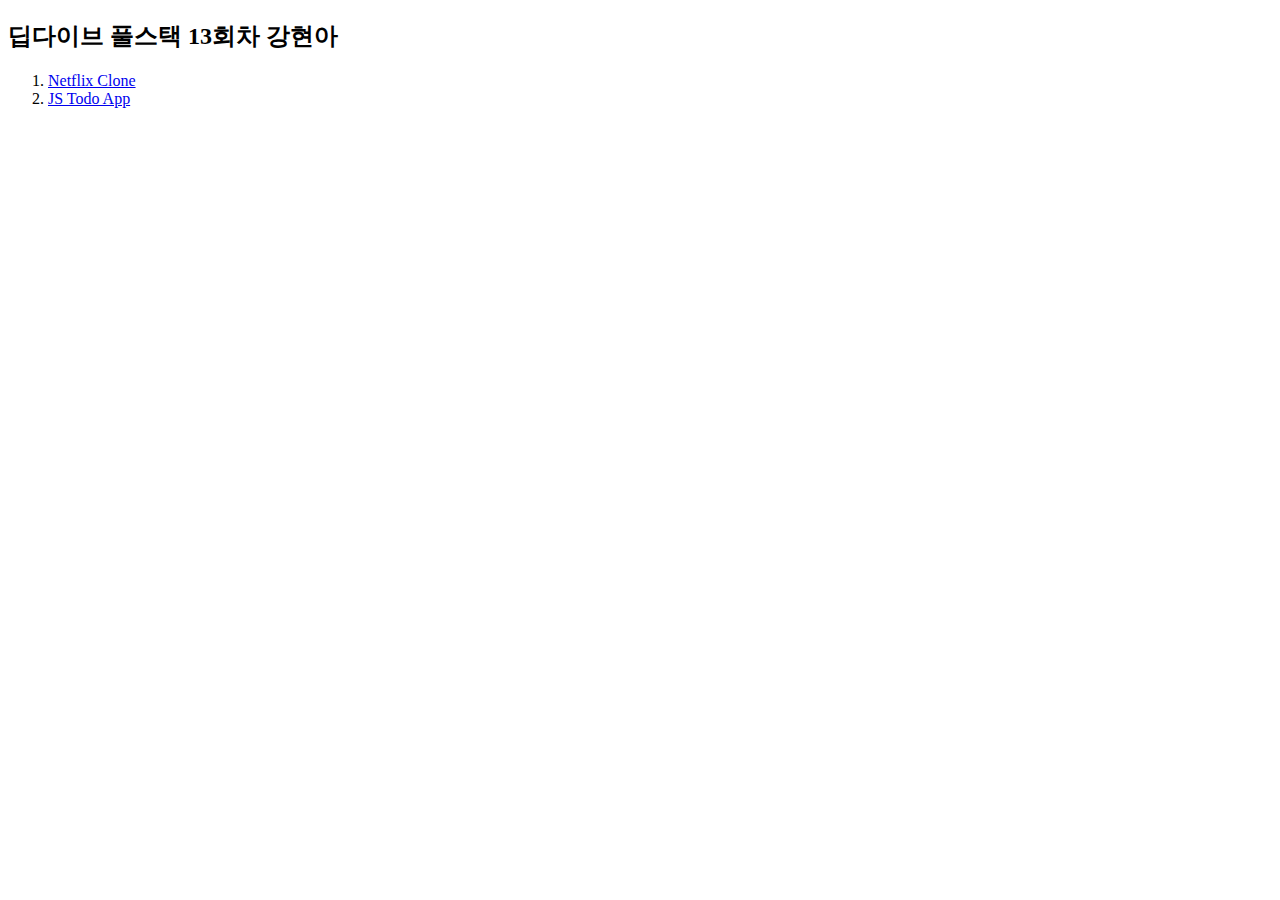
==== index.html @ 0ae797b8 "index.html upload" ====
<!DOCTYPE html>
<html lang="en">
<head>
    <meta charset="UTF-8">
    <meta name="viewport" content="width=device-width, initial-scale=1.0">
    <title>Document</title>
</head>
<body>
    <h2>딥다이브 풀스택 13회차 강현아</h2>
    <ol>
        <li><a href="./NETFLIX-clone/index.html">Netflix Clone</a></li>
        <li><a href="./ToDo-App/index.html">JS Todo App</a></li>
    </ol>
</body>
</html>
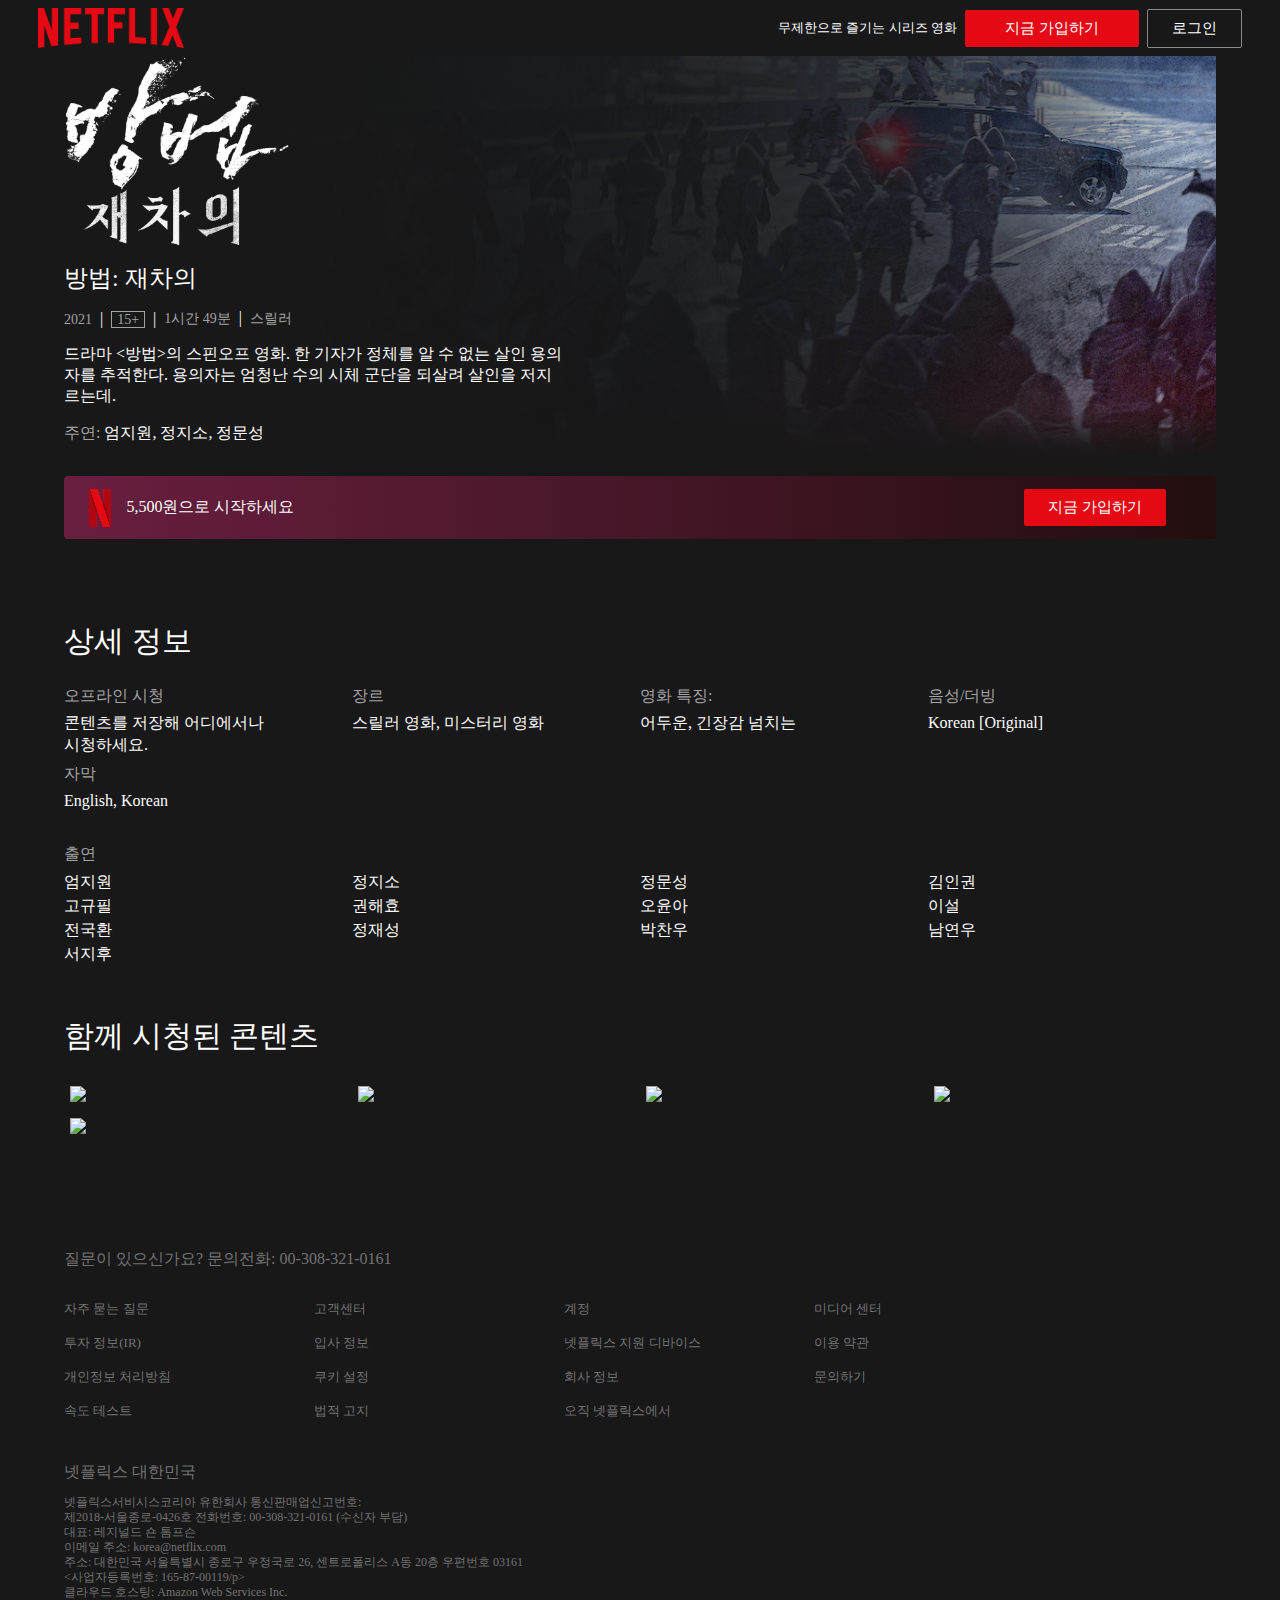
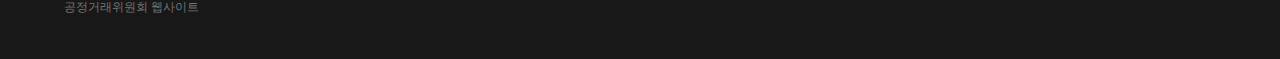
==== commit a28bca1f: "docs: 파일 정리" ====
--- a/index.html
+++ b/index.html
@@ -3,13 +3,182 @@
 <head>
     <meta charset="UTF-8">
     <meta name="viewport" content="width=device-width, initial-scale=1.0">
-    <title>Document</title>
+    <title>Netflix</title>
+    <link rel="stylesheet" href="style.css">
 </head>
 <body>
-    <h2>딥다이브 풀스택 13회차 강현아</h2>
-    <ol>
-        <li><a href="./NETFLIX-clone/index.html">Netflix Clone</a></li>
-        <li><a href="./ToDo-App/index.html">JS Todo App</a></li>
-    </ol>
+    <header>
+        <div class="header-left">
+            <a href="#" class="header-logo">
+                <img id="logo_NETFLIX" src="images/NetflixLogo.png" alt="Netflix Logo">
+                <img id="logo_N" src="images/NetflixLogo_small.png" alt="Netflix Logo">
+            </a>
+        </div>
+        <div class="header-right">
+            <span class="header-comment">무제한으로 즐기는 시리즈 영화</span>
+            <div class="header-buttons">
+                <button class="btn btn-red btn-subscribe">지금 가입하기</button>
+                <button class="btn btn-login">로그인</button>
+            </div>
+        </div>
+    </header>
+    <main>
+        <section class="hero-section">
+            <div class="hero-container">
+                <div class="info-container">
+                    <img class="title-img" src="images/main-show-logo.png">
+                    <h1 class="title">방법: 재차의</h1>
+                    <div class="metadata">
+                        <div>
+                            <span>2021</span>
+                        </div>
+                        <div >
+                            <span id="age-limit">15+</span>
+                        </div>
+                        <div>
+                            <span>1시간 49분</span>
+                        </div>
+                        <div>
+                            <span>스릴러</span>
+                        </div>
+                    </div>
+                    <div class="subscribe-bar-mini">
+                        <img class="logo" src="images/NetflixLogo_small.png">
+                        <div class="subscribe-content">
+                            <p>5,500원으로 시작하세요</p>                            
+                            <button class="btn btn-red">지금 가입하기</button>
+                        </div>                
+                    </div>
+                    <span>드라마 <방법>의 스핀오프 영화. 한 기자가 정체를 알 수 없는 살인 용의자를 추적한다. 용의자는 엄청난 수의 시체 군단을 되살려 살인을 저지르는데.</span>
+                    <div class="main-cast">
+                        <span class="sub-title">주연: </span>
+                        <span>엄지원, 정지소, 정문성</san>
+                    </div>
+                </div>
+                <div class="hero-img-container">
+                    <div class="hero-img"></div>
+                </div>
+            </div>
+            <div class="subscribe-bar-large">
+                <img class="logo" src="images/NetflixLogo_small.png">
+                <div class="subscribe-content">
+                    <p>5,500원으로 시작하세요</p>                            
+                    <button class="btn btn-red">지금 가입하기</button>
+                </div>                
+            </div>
+        </section>
+
+        <section class="detail-section">
+            <div class="section-header">
+                <h2>상세 정보</h2>
+            </div>
+            <section class="detail-items-container">
+                <div class="detail-item">
+                    <p class="item-subtitle">오프라인 시청</p>
+                    <p class="item-desc">콘텐츠를 저장해 어디에서나 시청하세요.</p>
+                </div>
+                <div class="detail-item">
+                    <p class="item-subtitle">장르</p>
+                    <p class="item-desc">스릴러 영화, 미스터리 영화</p>
+                </div>
+                <div class="detail-item">
+                    <p class="item-subtitle">영화 특징:</p>
+                    <p class="item-desc">어두운, 긴장감 넘치는</p>
+                </div>
+                <div class="detail-item">
+                    <p class="item-subtitle">음성/더빙</p>
+                    <p class="item-desc">Korean [Original]</p>
+                </div>
+                <div class="detail-item">
+                        <p class="item-subtitle">자막</p>
+                        <p class="item-desc">English, Korean</p>
+                </div>
+            </section>
+            <section class="detail-cast-container">
+                <p class="item-subtitle">출연</p>
+                <div class="cast-list">
+                        <span class="item-desc">엄지원</span>
+                        <span class="item-desc">정지소</span>
+                        <span class="item-desc">정문성</span>
+                        <span class="item-desc">김인권</span>
+                        <span class="item-desc">고규필</span>
+                        <span class="item-desc">권해효</span>
+                        <span class="item-desc">오윤아</span>
+                        <span class="item-desc">이설</span>
+                        <span class="item-desc">전국환</span>
+                        <span class="item-desc">정재성</span>
+                        <span class="item-desc">박찬우</span>
+                        <span class="item-desc">남연우</span>
+                        <span class="item-desc">서지후</span>
+                </div>
+            </section>
+
+        </section>
+        
+        <section class="more-shows-section">
+            <div class="section-header">
+                <h2>함께 시청된 콘텐츠</h2>
+            </div>
+            <div class="shows-container">
+                <a class="show-img">
+                    <img src="https://occ-0-8158-395.1.nflxso.net/dnm/api/v6/Qs00mKCpRvrkl3HZAN5KwEL1kpE/AAAABSlg6WvHLPEEuKEIrOGM6NLTAXm845VwrBT0qv2uu6tIqQpcBONRFyBF-du2A5tKRyMMgKY-kkKqJ-yt5awhPDuQffsFwYADcch0.jpg?r=a80">
+                </a>
+                <a class="show-img">
+                    <img src="https://occ-0-8158-395.1.nflxso.net/dnm/api/v6/Qs00mKCpRvrkl3HZAN5KwEL1kpE/AAAABSlg6WvHLPEEuKEIrOGM6NLTAXm845VwrBT0qv2uu6tIqQpcBONRFyBF-du2A5tKRyMMgKY-kkKqJ-yt5awhPDuQffsFwYADcch0.jpg?r=a80">
+                </a>
+                <a class="show-img">
+                    <img src="https://occ-0-8158-395.1.nflxso.net/dnm/api/v6/Qs00mKCpRvrkl3HZAN5KwEL1kpE/AAAABSlg6WvHLPEEuKEIrOGM6NLTAXm845VwrBT0qv2uu6tIqQpcBONRFyBF-du2A5tKRyMMgKY-kkKqJ-yt5awhPDuQffsFwYADcch0.jpg?r=a80">
+                </a>
+                <a class="show-img">
+                    <img src="https://occ-0-8158-395.1.nflxso.net/dnm/api/v6/Qs00mKCpRvrkl3HZAN5KwEL1kpE/AAAABSlg6WvHLPEEuKEIrOGM6NLTAXm845VwrBT0qv2uu6tIqQpcBONRFyBF-du2A5tKRyMMgKY-kkKqJ-yt5awhPDuQffsFwYADcch0.jpg?r=a80">
+                </a>
+                <a class="show-img">
+                    <img src="https://occ-0-8158-395.1.nflxso.net/dnm/api/v6/Qs00mKCpRvrkl3HZAN5KwEL1kpE/AAAABSlg6WvHLPEEuKEIrOGM6NLTAXm845VwrBT0qv2uu6tIqQpcBONRFyBF-du2A5tKRyMMgKY-kkKqJ-yt5awhPDuQffsFwYADcch0.jpg?r=a80">
+                </a>
+            </div>
+        </section>
+    </main>
+    <footer>
+        <div class="footer-top">
+            <p>질문이 있으신가요? 문의전화: 00-308-321-0161</p>
+        </div>
+        <ul class="footer-links-list">
+            <li>자주 묻는 질문</li>
+            <li>고객센터</li>
+            <li>계정</li>
+            <li>미디어 센터</li>
+            <li>투자 정보(IR)</li>
+            <li>입사 정보</li>
+            <li>넷플릭스 지원 디바이스</li>
+            <li>이용 약관</li>
+            <li>개인정보 처리방침</li>
+            <li>쿠키 설정</li>
+            <li>회사 정보</li>
+            <li>문의하기</li>
+            <li>속도 테스트</li>
+            <li>법적 고지</li>
+            <li>오직 넷플릭스에서</li>
+        </ul>
+        <!-- <div class="lang-set-button">
+            <select>
+                <option>한국어</option>
+                <option>English</option>
+            </select>
+
+        </div> -->
+        <div class="footer-info">
+            <h7 class="country">넷플릭스 대한민국</h7>
+            <div>
+                <p>넷플릭스서비시스코리아 유한회사 통신판매업신고번호: </p>
+                <p>제2018-서울종로-0426호 전화번호: 00-308-321-0161 (수신자 부담)</p>
+                <p>대표: 레지널드 숀 톰프슨</p>
+                <p>이메일 주소: korea@netflix.com</p>
+                <p>주소: 대한민국 서울특별시 종로구 우정국로 26, 센트로폴리스 A동 20층 우편번호 03161</p>
+                <p><사업자등록번호: 165-87-00119/p>
+                <p>클라우드 호스팅: Amazon Web Services Inc.</p>
+                <p>공정거래위원회 웹사이트</p>
+            </div>
+        </div>
+    </footer>
 </body>
 </html>--- a/style.css
+++ b/style.css
@@ -0,0 +1,453 @@
+*{
+    color: var(--color-primary);
+    background-color: var(--background-primary);
+    font-family: 'Netflix Sans', 'Helvetica Neue', 'Segoe UI', 'Roboto';
+    font-size: 16px;
+    box-sizing: border-box;
+    margin: 0px;
+    overflow-x: hidden;
+
+    --background-primary: #181818;
+    --color-primary: #fff;
+    --color-secondary: #A3A3A3;
+    --color-footer: #737373;
+    --btn-background: #e50914;
+    --btn-hover: #db0510;
+}
+
+.btn{
+    font-size: 15px;
+    font-weight: 500;
+    border: 0;
+    border-radius: 2px;
+    padding: 9px auto;
+    cursor: pointer;
+    box-sizing: border-box;
+    text-align: center;
+    vertical-align: middle;
+}
+.btn-red{
+    background-color: var(--btn-background);
+    color: var(--color-primary);
+    padding: 9px 40px;
+}
+.btn-red:hover{
+    background-color: var(--btn-hover);
+}
+
+
+
+header{
+    height: 24px;
+    box-sizing: content-box;
+    padding: 16px 3%;
+
+    display: flex;
+    justify-content: space-between;
+    align-items: center;
+
+    position: fixed;
+    top: 0;
+    left: 0;
+    right: 0;
+    z-index: 20;
+    overflow: hidden;
+} 
+.header-left .header-logo{
+    height: 100%;
+    box-sizing: border-box;
+    cursor: pointer;
+}
+.header-right{
+    display: flex;
+    flex-direction: row;
+    justify-content: space-between;
+    align-items: center;
+}
+.header-right .header-comment{
+    font-size: 13px;
+}
+.header-right .header-buttons{
+    display: flex;
+    justify-content: space-between;
+    align-items: center;
+}
+.btn-subscribe, .btn-login{
+    margin-left: 8px;
+}
+.btn-login{
+    padding: 9px 24px;
+    border: 1px solid #888;
+}
+
+
+
+main{
+    /* margin: 0px auto;
+    padding: 25px 5vw; */
+    max-width: 1600px;
+    margin-top: 56px;
+    position: relative;
+}
+.hero-section{
+    display: flex;
+    flex-direction: column;
+    align-items: center;
+    justify-content: space-between;
+
+    margin: 0 5vw 25px 5vw;
+    box-sizing: border-box;
+    position: relative;
+}
+.hero-section .hero-container{
+    display: flex;
+    flex-direction: row;
+    justify-content: space-between;
+    align-items: center;
+
+    width: 100%;
+    box-sizing: border-box;
+
+    /* background-image: url("images/main-show-background-image.jpg");
+    background-position: 50% center; */
+}
+.hero-img-container{
+   display: flex;
+   flex: 1 1 auto;
+    flex-direction: row;
+    height: 0;
+    z-index: 1;
+}
+.hero-img{
+    background-image: url("images/main-show-background-image.jpg");
+    background-position: 50% center;
+    background-size: cover;
+    display: block !important;
+    height: 80%;
+    position: absolute;
+    top: 0;
+    right: -6%;
+    width: 103%;
+    padding-bottom: 60px;
+}
+.hero-img::after{
+    background: linear-gradient(0deg,#181818 0,hsla(0,0%,9%,.987) 1.62%,hsla(0,0%,9%,.951) 3.1%,hsla(0,0%,9%,.896) 4.5%,hsla(0,0%,9%,.825) 5.8%,hsla(0,0%,9%,.741) 7.06%,hsla(0,0%,9%,.648) 8.24%,hsla(0,0%,9%,.55) 9.42%,hsla(0,0%,9%,.45) 10.58%,hsla(0,0%,9%,.352) 11.76%,hsla(0,0%,9%,.259) 12.94%,hsla(0,0%,9%,.175) 14.2%,hsla(0,0%,9%,.104) 15.5%,hsla(0,0%,9%,.049) 16.9%,hsla(0,0%,9%,.013) 18.38%,hsla(0,0%,9%,0) 20%);
+    content: "";
+    height: 100%;
+    left: 0;
+    width: 100%;
+    position: absolute;
+}
+
+
+.info-container{
+    display: flex;
+    flex-direction: column;
+    justify-content: space-between;
+    align-items: flex-start;
+    gap: 16px;
+
+    /* padding: 16px 32px 64px 0; */
+    max-width: 800px;
+    min-width: 500px;
+    width: 35%;
+    z-index: 2;
+
+    background-color: transparent;
+}
+.info-container::after{
+    background: linear-gradient(90deg, #181818 10%, hsla(0, 0%, 9%, .98) 20%, hsla(0, 0%, 9%, .97) 25%, hsla(0, 0%, 9%, .95) 35%, hsla(0, 0%, 9%, .94) 40%, hsla(0, 0%, 9%, .92) 45%, hsla(0, 0%, 9%, .9) 50%, hsla(0, 0%, 9%, .87) 55%, hsla(0, 0%, 9%, .82) 60%, hsla(0, 0%, 9%, .75) 65%, hsla(0, 0%, 9%, .63) 70%, hsla(0, 0%, 9%, .45) 75%, hsla(0, 0%, 9%, .27) 80%, hsla(0, 0%, 9%, .15) 85%, hsla(0, 0%, 9%, .08) 90%, hsla(0, 0%, 9%, .03) 95%, hsla(0, 0%, 9%, 0));
+    position: absolute;
+    top: 0;
+    bottom: 0;
+    left: 0;
+    right: -200px;
+    z-index: -1;
+    content: "";
+
+}
+.info-container .title-img{
+    height: auto;
+    width:90%;
+    background-color: transparent;
+}
+.info-container .title{
+    font-size: 24px;
+    font-weight: 500;
+    line-height: 30px;
+}
+.info-container .metadata{
+    display: flex;
+    flex-direction: row;
+    justify-content: space-between;
+    align-items: center;
+    gap: 4px;
+}
+.info-container .metadata div::after{
+    content: "|";
+    margin: 0 4px;
+}
+.info-container .metadata div:last-child:after{
+    content: "";
+}
+.info-container .metadata span{
+    font-size: 14px;
+    color: var(--color-secondary);
+}
+.metadata #age-limit{
+    border: 1px solid var(--color-secondary);
+    padding: 0px 5px 0px 5px;
+}
+.main-cast .sub-title{
+    color: var(--color-secondary);
+}
+
+
+.subscribe-bar-large, .subscribe-bar-mini{
+    display: flex;
+    flex-direction: row;
+    justify-content: flex-start;
+    align-items: center;
+    gap: 15px;
+    
+    width: 100%;
+    padding: 8px 25px;
+    margin: 32px auto;
+
+    border-radius: 4px;
+    background: linear-gradient(90deg, #6c1f41 -3.05%, #220e0f 99.59%);
+    z-index: 3;
+}
+.subscribe-bar-mini{
+    display: none;
+}
+.subscribe-bar-large .logo, .subscribe-bar-mini .logo{
+    height: 38px;
+    background: transparent;
+}
+.subscribe-bar-large .subscribe-content{
+    display: flex;
+    flex-direction: row;
+    justify-content: space-between;
+    align-items: center;
+
+    width: 100%;
+    background: transparent;
+}
+.subscribe-bar-mini .subscribe-content{
+    display: flex;
+    flex-direction: column;
+    justify-content: space-between;
+    align-items: flex-start;
+
+    width: 100%;
+    background: transparent;
+}
+
+
+.subscribe-content p{
+    background-color: transparent;
+}
+
+.subscribe-content .btn-red{
+    padding: 9px 24px;
+    margin: 5px 25px 5px 0px;
+}
+
+
+
+
+.detail-section, .more-shows-section{
+    margin: 0 auto;
+    max-width: 1600px;
+    padding: 25px 5vw;
+}
+.section-header h2{
+    font-size: 30px;
+    font-weight: 400;
+    line-height: 34px;
+    padding: 3px 0px 3px 0px;
+
+}
+.detail-items-container, .detail-cast-container, .shows-container{
+    margin-top: 24px;
+}
+.detail-items-container, .cast-list, .shows-container{
+    display: grid;
+    grid-template-columns: 1fr 1fr 1fr 1fr;
+}
+.detail-item{
+    margin-bottom: 6px;
+}
+.detail-section .item-desc{
+    white-space: pre-wrap;
+    line-height: 22px;
+    width: 75%;
+    margin: 1px 0;
+}
+.item-subtitle{
+    line-height: 22px;
+    margin-bottom: 5px;
+    color: var(--color-secondary);
+}
+.show-img{
+    margin: 6px;
+    cursor: pointer;
+    transition: 0.2s ease-out;
+}
+.shows-container img{
+    width: 100%;
+    object-fit: cover;
+}
+.show-img:hover{
+    transform: scale(1.05);
+}
+
+
+footer{
+    margin: auto 5vw;
+    margin-top: 80px;
+    padding-bottom: 20px;
+    min-width: 190px;
+
+    width: 100%;
+    max-width: 1000px;
+}
+footer *{
+    color: var(--color-footer);
+}
+.footer-top p{
+    margin-bottom: 30px;
+}
+.footer-links-list{
+    width: 100%;
+    padding: 0px;
+    margin-bottom: 2px;
+}
+.footer-links-list li{
+    list-style: none;
+    float: left;
+    width: 25%;
+    margin-bottom: 16px;
+    font-size: 13px;
+    left: 0px;
+}
+.footer-links-list li:last-child{
+    width: auto;
+}
+
+.lang-set-button{
+    width: 100%;
+}
+.footer-info{
+    width: 100%;
+    display: flex;
+    flex-direction: column;
+    align-items: flex-start;
+    justify-content: space-between;
+    gap: 12px;
+    padding: 24px 0;
+}
+
+.footer-info p{
+    font-size: 0.75em;
+    line-height: 15px;
+}
+
+
+
+
+
+
+@media (min-width: 599px){
+    .header-logo #logo_NETFLIX{
+        display:block;
+        height: 40px;
+        object-fit: contain;
+    }
+    .header-logo #logo_N{
+        display: none;
+    }
+    .section-header h2{
+        font-size: 30px;
+        font-weight: 400;
+        line-height: 34px;
+    }
+}
+@media (min-width: 599px) and (max-width: 1024px){
+        .header-logo #logo_NETFLIX{
+        display:block;
+        height: 40px;
+        object-fit: contain;
+    }
+    .header-logo #logo_N{
+        display: none;
+    }
+    .section-header h2{
+        font-size: 30px;
+        font-weight: 400;
+        line-height: 34px;
+    }
+    .detail-items-container, .cast-list, .shows-container{
+        grid-template-columns: 1fr 1fr 1fr;
+    }
+    .header-comment{
+        display: none;
+    }
+    .header-buttons .btn-subscribe{
+        padding: 9px 24px;
+    }
+}
+@media (max-width: 599px){
+    /* .hero-section{
+        background-image: none;
+    } */
+    .header-logo #logo_NETFLIX{
+        display: none;
+    }
+    .header-logo #logo-N{
+        display: block;
+        width:24px;
+        max-height: 40px;
+        object-fit: contain;
+    }   
+    .section-header h2{
+        font-size: 18px;
+        font-weight: 400;
+        line-height: 24px;
+        margin: 5px auto;
+    }
+    main{
+        padding: 5px 5vw 20px;
+    }
+    
+    
+    .subscribe-bar-mini{
+        display: flex;
+    }
+
+    .subscribe-bar-large{
+        display:none;
+    }
+    .detail-items-container, .cast-list, .shows-container{
+        grid-template-columns: 1fr 1fr;
+    }
+    .footer-links-list li{
+        width: 50%;
+    }
+}
+
+@media (max-width: 1023px) {
+    .header-comment{
+        display: none;
+    }
+    .header-buttons .btn-subscribe{
+        padding: 9px 24px;
+    }
+}
+
+@media (min-width: 1024px){
+    .detail-items-container, .cast-list, .shows-container{
+        grid-template-columns: 1fr 1fr 1fr 1fr;
+    }
+}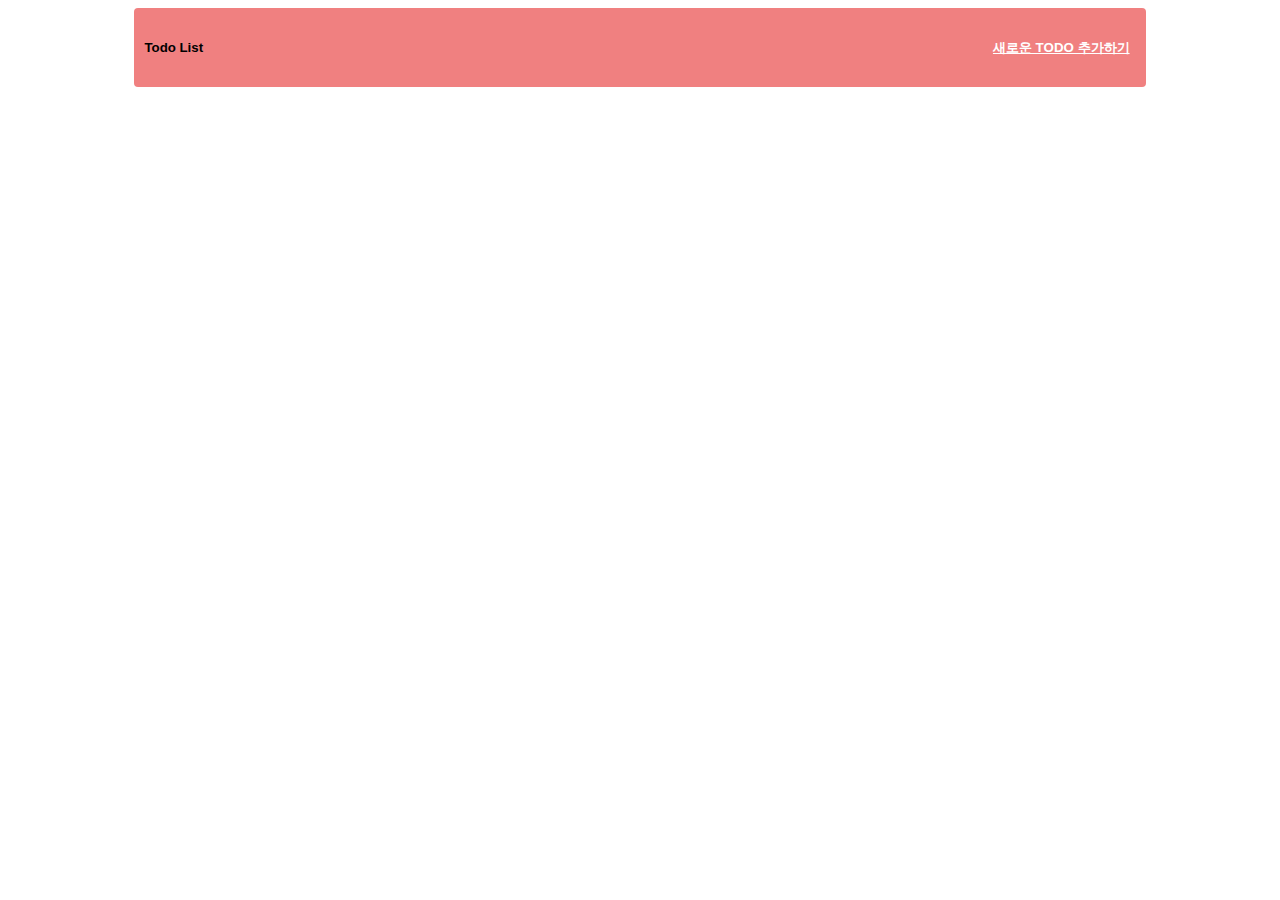
==== commit 0e283607: "docs: 파일 정리" ====
--- a/index.html
+++ b/index.html
@@ -1,184 +1,21 @@
 <!DOCTYPE html>
 <html lang="en">
-<head>
-    <meta charset="UTF-8">
-    <meta name="viewport" content="width=device-width, initial-scale=1.0">
-    <title>Netflix</title>
-    <link rel="stylesheet" href="style.css">
-</head>
-<body>
-    <header>
-        <div class="header-left">
-            <a href="#" class="header-logo">
-                <img id="logo_NETFLIX" src="images/NetflixLogo.png" alt="Netflix Logo">
-                <img id="logo_N" src="images/NetflixLogo_small.png" alt="Netflix Logo">
-            </a>
-        </div>
-        <div class="header-right">
-            <span class="header-comment">무제한으로 즐기는 시리즈 영화</span>
-            <div class="header-buttons">
-                <button class="btn btn-red btn-subscribe">지금 가입하기</button>
-                <button class="btn btn-login">로그인</button>
-            </div>
-        </div>
-    </header>
-    <main>
-        <section class="hero-section">
-            <div class="hero-container">
-                <div class="info-container">
-                    <img class="title-img" src="images/main-show-logo.png">
-                    <h1 class="title">방법: 재차의</h1>
-                    <div class="metadata">
-                        <div>
-                            <span>2021</span>
-                        </div>
-                        <div >
-                            <span id="age-limit">15+</span>
-                        </div>
-                        <div>
-                            <span>1시간 49분</span>
-                        </div>
-                        <div>
-                            <span>스릴러</span>
-                        </div>
-                    </div>
-                    <div class="subscribe-bar-mini">
-                        <img class="logo" src="images/NetflixLogo_small.png">
-                        <div class="subscribe-content">
-                            <p>5,500원으로 시작하세요</p>                            
-                            <button class="btn btn-red">지금 가입하기</button>
-                        </div>                
-                    </div>
-                    <span>드라마 <방법>의 스핀오프 영화. 한 기자가 정체를 알 수 없는 살인 용의자를 추적한다. 용의자는 엄청난 수의 시체 군단을 되살려 살인을 저지르는데.</span>
-                    <div class="main-cast">
-                        <span class="sub-title">주연: </span>
-                        <span>엄지원, 정지소, 정문성</san>
-                    </div>
-                </div>
-                <div class="hero-img-container">
-                    <div class="hero-img"></div>
-                </div>
-            </div>
-            <div class="subscribe-bar-large">
-                <img class="logo" src="images/NetflixLogo_small.png">
-                <div class="subscribe-content">
-                    <p>5,500원으로 시작하세요</p>                            
-                    <button class="btn btn-red">지금 가입하기</button>
-                </div>                
-            </div>
-        </section>
+  <head>
+    <meta charset="UTF-8" />
+    <meta name="viewport" content="width=device-width, initial-scale=1.0" />
+    <title>Document</title>
+    <link rel="stylesheet" href="style.css" />
+    <link href="https://fonts.googleapis.com/icon?family=Material+Icons" rel="stylesheet" />
+  </head>
+  <body>
+    <div class="wrapper">
+      <header>
+        <h5>Todo List</h5>
+        <button class="btn-create">새로운 TODO 추가하기</button>
+      </header>
 
-        <section class="detail-section">
-            <div class="section-header">
-                <h2>상세 정보</h2>
-            </div>
-            <section class="detail-items-container">
-                <div class="detail-item">
-                    <p class="item-subtitle">오프라인 시청</p>
-                    <p class="item-desc">콘텐츠를 저장해 어디에서나 시청하세요.</p>
-                </div>
-                <div class="detail-item">
-                    <p class="item-subtitle">장르</p>
-                    <p class="item-desc">스릴러 영화, 미스터리 영화</p>
-                </div>
-                <div class="detail-item">
-                    <p class="item-subtitle">영화 특징:</p>
-                    <p class="item-desc">어두운, 긴장감 넘치는</p>
-                </div>
-                <div class="detail-item">
-                    <p class="item-subtitle">음성/더빙</p>
-                    <p class="item-desc">Korean [Original]</p>
-                </div>
-                <div class="detail-item">
-                        <p class="item-subtitle">자막</p>
-                        <p class="item-desc">English, Korean</p>
-                </div>
-            </section>
-            <section class="detail-cast-container">
-                <p class="item-subtitle">출연</p>
-                <div class="cast-list">
-                        <span class="item-desc">엄지원</span>
-                        <span class="item-desc">정지소</span>
-                        <span class="item-desc">정문성</span>
-                        <span class="item-desc">김인권</span>
-                        <span class="item-desc">고규필</span>
-                        <span class="item-desc">권해효</span>
-                        <span class="item-desc">오윤아</span>
-                        <span class="item-desc">이설</span>
-                        <span class="item-desc">전국환</span>
-                        <span class="item-desc">정재성</span>
-                        <span class="item-desc">박찬우</span>
-                        <span class="item-desc">남연우</span>
-                        <span class="item-desc">서지후</span>
-                </div>
-            </section>
-
-        </section>
-        
-        <section class="more-shows-section">
-            <div class="section-header">
-                <h2>함께 시청된 콘텐츠</h2>
-            </div>
-            <div class="shows-container">
-                <a class="show-img">
-                    <img src="https://occ-0-8158-395.1.nflxso.net/dnm/api/v6/Qs00mKCpRvrkl3HZAN5KwEL1kpE/AAAABSlg6WvHLPEEuKEIrOGM6NLTAXm845VwrBT0qv2uu6tIqQpcBONRFyBF-du2A5tKRyMMgKY-kkKqJ-yt5awhPDuQffsFwYADcch0.jpg?r=a80">
-                </a>
-                <a class="show-img">
-                    <img src="https://occ-0-8158-395.1.nflxso.net/dnm/api/v6/Qs00mKCpRvrkl3HZAN5KwEL1kpE/AAAABSlg6WvHLPEEuKEIrOGM6NLTAXm845VwrBT0qv2uu6tIqQpcBONRFyBF-du2A5tKRyMMgKY-kkKqJ-yt5awhPDuQffsFwYADcch0.jpg?r=a80">
-                </a>
-                <a class="show-img">
-                    <img src="https://occ-0-8158-395.1.nflxso.net/dnm/api/v6/Qs00mKCpRvrkl3HZAN5KwEL1kpE/AAAABSlg6WvHLPEEuKEIrOGM6NLTAXm845VwrBT0qv2uu6tIqQpcBONRFyBF-du2A5tKRyMMgKY-kkKqJ-yt5awhPDuQffsFwYADcch0.jpg?r=a80">
-                </a>
-                <a class="show-img">
-                    <img src="https://occ-0-8158-395.1.nflxso.net/dnm/api/v6/Qs00mKCpRvrkl3HZAN5KwEL1kpE/AAAABSlg6WvHLPEEuKEIrOGM6NLTAXm845VwrBT0qv2uu6tIqQpcBONRFyBF-du2A5tKRyMMgKY-kkKqJ-yt5awhPDuQffsFwYADcch0.jpg?r=a80">
-                </a>
-                <a class="show-img">
-                    <img src="https://occ-0-8158-395.1.nflxso.net/dnm/api/v6/Qs00mKCpRvrkl3HZAN5KwEL1kpE/AAAABSlg6WvHLPEEuKEIrOGM6NLTAXm845VwrBT0qv2uu6tIqQpcBONRFyBF-du2A5tKRyMMgKY-kkKqJ-yt5awhPDuQffsFwYADcch0.jpg?r=a80">
-                </a>
-            </div>
-        </section>
-    </main>
-    <footer>
-        <div class="footer-top">
-            <p>질문이 있으신가요? 문의전화: 00-308-321-0161</p>
-        </div>
-        <ul class="footer-links-list">
-            <li>자주 묻는 질문</li>
-            <li>고객센터</li>
-            <li>계정</li>
-            <li>미디어 센터</li>
-            <li>투자 정보(IR)</li>
-            <li>입사 정보</li>
-            <li>넷플릭스 지원 디바이스</li>
-            <li>이용 약관</li>
-            <li>개인정보 처리방침</li>
-            <li>쿠키 설정</li>
-            <li>회사 정보</li>
-            <li>문의하기</li>
-            <li>속도 테스트</li>
-            <li>법적 고지</li>
-            <li>오직 넷플릭스에서</li>
-        </ul>
-        <!-- <div class="lang-set-button">
-            <select>
-                <option>한국어</option>
-                <option>English</option>
-            </select>
-
-        </div> -->
-        <div class="footer-info">
-            <h7 class="country">넷플릭스 대한민국</h7>
-            <div>
-                <p>넷플릭스서비시스코리아 유한회사 통신판매업신고번호: </p>
-                <p>제2018-서울종로-0426호 전화번호: 00-308-321-0161 (수신자 부담)</p>
-                <p>대표: 레지널드 숀 톰프슨</p>
-                <p>이메일 주소: korea@netflix.com</p>
-                <p>주소: 대한민국 서울특별시 종로구 우정국로 26, 센트로폴리스 A동 20층 우편번호 03161</p>
-                <p><사업자등록번호: 165-87-00119/p>
-                <p>클라우드 호스팅: Amazon Web Services Inc.</p>
-                <p>공정거래위원회 웹사이트</p>
-            </div>
-        </div>
-    </footer>
-</body>
-</html>+      <div class="todo-list"></div>
+    </div>
+    <script src="script.js"></script>
+  </body>
+</html>
--- a/style.css
+++ b/style.css
@@ -1,453 +1,82 @@
 *{
-    color: var(--color-primary);
-    background-color: var(--background-primary);
-    font-family: 'Netflix Sans', 'Helvetica Neue', 'Segoe UI', 'Roboto';
-    font-size: 16px;
+    font-family: Arial, Helvetica, sans-serif;
     box-sizing: border-box;
-    margin: 0px;
-    overflow-x: hidden;
-
-    --background-primary: #181818;
-    --color-primary: #fff;
-    --color-secondary: #A3A3A3;
-    --color-footer: #737373;
-    --btn-background: #e50914;
-    --btn-hover: #db0510;
-}
-
-.btn{
-    font-size: 15px;
-    font-weight: 500;
-    border: 0;
-    border-radius: 2px;
-    padding: 9px auto;
-    cursor: pointer;
-    box-sizing: border-box;
-    text-align: center;
-    vertical-align: middle;
-}
-.btn-red{
-    background-color: var(--btn-background);
-    color: var(--color-primary);
-    padding: 9px 40px;
-}
-.btn-red:hover{
-    background-color: var(--btn-hover);
 }
 
 
-
+.wrapper{
+    width: 80%;
+    margin: auto;
+    padding: 10px;
+    background-color: lightcoral;
+    border: none;
+    border-radius: 4px;
+}
 header{
-    height: 24px;
-    box-sizing: content-box;
-    padding: 16px 3%;
-
     display: flex;
     justify-content: space-between;
     align-items: center;
-
-    position: fixed;
-    top: 0;
-    left: 0;
-    right: 0;
-    z-index: 20;
-    overflow: hidden;
-} 
-.header-left .header-logo{
-    height: 100%;
-    box-sizing: border-box;
+    width: 100%;
+    margin: 0;
+}
+.btn-create, .btn-edit, .btn-delete{
+    background-color: transparent;
+    border: none;
+    color: white;
+    text-decoration: underline;
+    font-weight: bold;
     cursor: pointer;
 }
-.header-right{
+
+.todo-item-list{
+    display:flex;
+    flex-direction: column;
+    justify-content: space-between;
+    align-items: center;
+}
+.todo-item{
     display: flex;
     flex-direction: row;
     justify-content: space-between;
     align-items: center;
+    gap: 5px;
+
+    background-color: rgb(163, 219, 232);
+    border: none;
+    border-radius: 10px;
+    padding: 20px 15px;
+    margin: 12px;
+    box-shadow: 2px 1px 3px 1px gray;
 }
-.header-right .header-comment{
-    font-size: 13px;
+.todo-item:hover{
+    border: 1px solid white;
+    margin: 11px;
 }
-.header-right .header-buttons{
-    display: flex;
-    justify-content: space-between;
-    align-items: center;
+.todo-item.complete{
+    /* background-color: grey; */
+    filter: brightness(0.5);
 }
-.btn-subscribe, .btn-login{
-    margin-left: 8px;
-}
-.btn-login{
-    padding: 9px 24px;
-    border: 1px solid #888;
+.todo-item.complete .text{
+    text-decoration: line-through;
 }
 
 
-
-main{
-    /* margin: 0px auto;
-    padding: 25px 5vw; */
-    max-width: 1600px;
-    margin-top: 56px;
-    position: relative;
+.todo-item .text{
+    flex: 1;
+    width: 70%;
+    background-color: transparent;
+    border: none;
+    border-bottom: 1px solid white;
+    line-height: 24px;
+    font-size: 16px;
 }
-.hero-section{
+.item-buttons{
     display: flex;
-    flex-direction: column;
-    align-items: center;
     justify-content: space-between;
-
-    margin: 0 5vw 25px 5vw;
-    box-sizing: border-box;
-    position: relative;
+    align-items: auto;
 }
-.hero-section .hero-container{
-    display: flex;
-    flex-direction: row;
-    justify-content: space-between;
-    align-items: center;
-
-    width: 100%;
-    box-sizing: border-box;
-
-    /* background-image: url("images/main-show-background-image.jpg");
-    background-position: 50% center; */
-}
-.hero-img-container{
-   display: flex;
-   flex: 1 1 auto;
-    flex-direction: row;
-    height: 0;
-    z-index: 1;
-}
-.hero-img{
-    background-image: url("images/main-show-background-image.jpg");
-    background-position: 50% center;
-    background-size: cover;
-    display: block !important;
-    height: 80%;
-    position: absolute;
-    top: 0;
-    right: -6%;
-    width: 103%;
-    padding-bottom: 60px;
-}
-.hero-img::after{
-    background: linear-gradient(0deg,#181818 0,hsla(0,0%,9%,.987) 1.62%,hsla(0,0%,9%,.951) 3.1%,hsla(0,0%,9%,.896) 4.5%,hsla(0,0%,9%,.825) 5.8%,hsla(0,0%,9%,.741) 7.06%,hsla(0,0%,9%,.648) 8.24%,hsla(0,0%,9%,.55) 9.42%,hsla(0,0%,9%,.45) 10.58%,hsla(0,0%,9%,.352) 11.76%,hsla(0,0%,9%,.259) 12.94%,hsla(0,0%,9%,.175) 14.2%,hsla(0,0%,9%,.104) 15.5%,hsla(0,0%,9%,.049) 16.9%,hsla(0,0%,9%,.013) 18.38%,hsla(0,0%,9%,0) 20%);
-    content: "";
-    height: 100%;
-    left: 0;
-    width: 100%;
-    position: absolute;
-}
-
-
-.info-container{
-    display: flex;
-    flex-direction: column;
-    justify-content: space-between;
-    align-items: flex-start;
-    gap: 16px;
-
-    /* padding: 16px 32px 64px 0; */
-    max-width: 800px;
-    min-width: 500px;
-    width: 35%;
-    z-index: 2;
-
-    background-color: transparent;
-}
-.info-container::after{
-    background: linear-gradient(90deg, #181818 10%, hsla(0, 0%, 9%, .98) 20%, hsla(0, 0%, 9%, .97) 25%, hsla(0, 0%, 9%, .95) 35%, hsla(0, 0%, 9%, .94) 40%, hsla(0, 0%, 9%, .92) 45%, hsla(0, 0%, 9%, .9) 50%, hsla(0, 0%, 9%, .87) 55%, hsla(0, 0%, 9%, .82) 60%, hsla(0, 0%, 9%, .75) 65%, hsla(0, 0%, 9%, .63) 70%, hsla(0, 0%, 9%, .45) 75%, hsla(0, 0%, 9%, .27) 80%, hsla(0, 0%, 9%, .15) 85%, hsla(0, 0%, 9%, .08) 90%, hsla(0, 0%, 9%, .03) 95%, hsla(0, 0%, 9%, 0));
-    position: absolute;
-    top: 0;
-    bottom: 0;
-    left: 0;
-    right: -200px;
-    z-index: -1;
-    content: "";
-
-}
-.info-container .title-img{
-    height: auto;
-    width:90%;
-    background-color: transparent;
-}
-.info-container .title{
-    font-size: 24px;
-    font-weight: 500;
-    line-height: 30px;
-}
-.info-container .metadata{
-    display: flex;
-    flex-direction: row;
-    justify-content: space-between;
-    align-items: center;
-    gap: 4px;
-}
-.info-container .metadata div::after{
-    content: "|";
-    margin: 0 4px;
-}
-.info-container .metadata div:last-child:after{
-    content: "";
-}
-.info-container .metadata span{
-    font-size: 14px;
-    color: var(--color-secondary);
-}
-.metadata #age-limit{
-    border: 1px solid var(--color-secondary);
-    padding: 0px 5px 0px 5px;
-}
-.main-cast .sub-title{
-    color: var(--color-secondary);
-}
-
-
-.subscribe-bar-large, .subscribe-bar-mini{
-    display: flex;
-    flex-direction: row;
-    justify-content: flex-start;
-    align-items: center;
-    gap: 15px;
-    
-    width: 100%;
-    padding: 8px 25px;
-    margin: 32px auto;
-
-    border-radius: 4px;
-    background: linear-gradient(90deg, #6c1f41 -3.05%, #220e0f 99.59%);
-    z-index: 3;
-}
-.subscribe-bar-mini{
-    display: none;
-}
-.subscribe-bar-large .logo, .subscribe-bar-mini .logo{
-    height: 38px;
-    background: transparent;
-}
-.subscribe-bar-large .subscribe-content{
-    display: flex;
-    flex-direction: row;
-    justify-content: space-between;
-    align-items: center;
-
-    width: 100%;
-    background: transparent;
-}
-.subscribe-bar-mini .subscribe-content{
-    display: flex;
-    flex-direction: column;
-    justify-content: space-between;
-    align-items: flex-start;
-
-    width: 100%;
-    background: transparent;
-}
-
-
-.subscribe-content p{
-    background-color: transparent;
-}
-
-.subscribe-content .btn-red{
-    padding: 9px 24px;
-    margin: 5px 25px 5px 0px;
-}
-
-
-
-
-.detail-section, .more-shows-section{
-    margin: 0 auto;
-    max-width: 1600px;
-    padding: 25px 5vw;
-}
-.section-header h2{
-    font-size: 30px;
-    font-weight: 400;
-    line-height: 34px;
-    padding: 3px 0px 3px 0px;
-
-}
-.detail-items-container, .detail-cast-container, .shows-container{
-    margin-top: 24px;
-}
-.detail-items-container, .cast-list, .shows-container{
-    display: grid;
-    grid-template-columns: 1fr 1fr 1fr 1fr;
-}
-.detail-item{
-    margin-bottom: 6px;
-}
-.detail-section .item-desc{
-    white-space: pre-wrap;
-    line-height: 22px;
-    width: 75%;
-    margin: 1px 0;
-}
-.item-subtitle{
-    line-height: 22px;
-    margin-bottom: 5px;
-    color: var(--color-secondary);
-}
-.show-img{
-    margin: 6px;
-    cursor: pointer;
-    transition: 0.2s ease-out;
-}
-.shows-container img{
-    width: 100%;
-    object-fit: cover;
-}
-.show-img:hover{
-    transform: scale(1.05);
-}
-
-
-footer{
-    margin: auto 5vw;
-    margin-top: 80px;
-    padding-bottom: 20px;
-    min-width: 190px;
-
-    width: 100%;
-    max-width: 1000px;
-}
-footer *{
-    color: var(--color-footer);
-}
-.footer-top p{
-    margin-bottom: 30px;
-}
-.footer-links-list{
-    width: 100%;
-    padding: 0px;
-    margin-bottom: 2px;
-}
-.footer-links-list li{
-    list-style: none;
-    float: left;
-    width: 25%;
-    margin-bottom: 16px;
-    font-size: 13px;
-    left: 0px;
-}
-.footer-links-list li:last-child{
-    width: auto;
-}
-
-.lang-set-button{
-    width: 100%;
-}
-.footer-info{
-    width: 100%;
-    display: flex;
-    flex-direction: column;
-    align-items: flex-start;
-    justify-content: space-between;
-    gap: 12px;
-    padding: 24px 0;
-}
-
-.footer-info p{
-    font-size: 0.75em;
-    line-height: 15px;
-}
-
-
-
-
-
-
-@media (min-width: 599px){
-    .header-logo #logo_NETFLIX{
-        display:block;
-        height: 40px;
-        object-fit: contain;
-    }
-    .header-logo #logo_N{
-        display: none;
-    }
-    .section-header h2{
-        font-size: 30px;
-        font-weight: 400;
-        line-height: 34px;
-    }
-}
-@media (min-width: 599px) and (max-width: 1024px){
-        .header-logo #logo_NETFLIX{
-        display:block;
-        height: 40px;
-        object-fit: contain;
-    }
-    .header-logo #logo_N{
-        display: none;
-    }
-    .section-header h2{
-        font-size: 30px;
-        font-weight: 400;
-        line-height: 34px;
-    }
-    .detail-items-container, .cast-list, .shows-container{
-        grid-template-columns: 1fr 1fr 1fr;
-    }
-    .header-comment{
-        display: none;
-    }
-    .header-buttons .btn-subscribe{
-        padding: 9px 24px;
-    }
-}
-@media (max-width: 599px){
-    /* .hero-section{
-        background-image: none;
-    } */
-    .header-logo #logo_NETFLIX{
-        display: none;
-    }
-    .header-logo #logo-N{
-        display: block;
-        width:24px;
-        max-height: 40px;
-        object-fit: contain;
-    }   
-    .section-header h2{
-        font-size: 18px;
-        font-weight: 400;
-        line-height: 24px;
-        margin: 5px auto;
-    }
-    main{
-        padding: 5px 5vw 20px;
-    }
-    
-    
-    .subscribe-bar-mini{
-        display: flex;
-    }
-
-    .subscribe-bar-large{
-        display:none;
-    }
-    .detail-items-container, .cast-list, .shows-container{
-        grid-template-columns: 1fr 1fr;
-    }
-    .footer-links-list li{
-        width: 50%;
-    }
-}
-
-@media (max-width: 1023px) {
-    .header-comment{
-        display: none;
-    }
-    .header-buttons .btn-subscribe{
-        padding: 9px 24px;
-    }
-}
-
-@media (min-width: 1024px){
-    .detail-items-container, .cast-list, .shows-container{
-        grid-template-columns: 1fr 1fr 1fr 1fr;
-    }
+.btn-edit, .btn-delete{
+    width: scale(0.5);
+    text-decoration: none;
+    color: whitesmoke
 }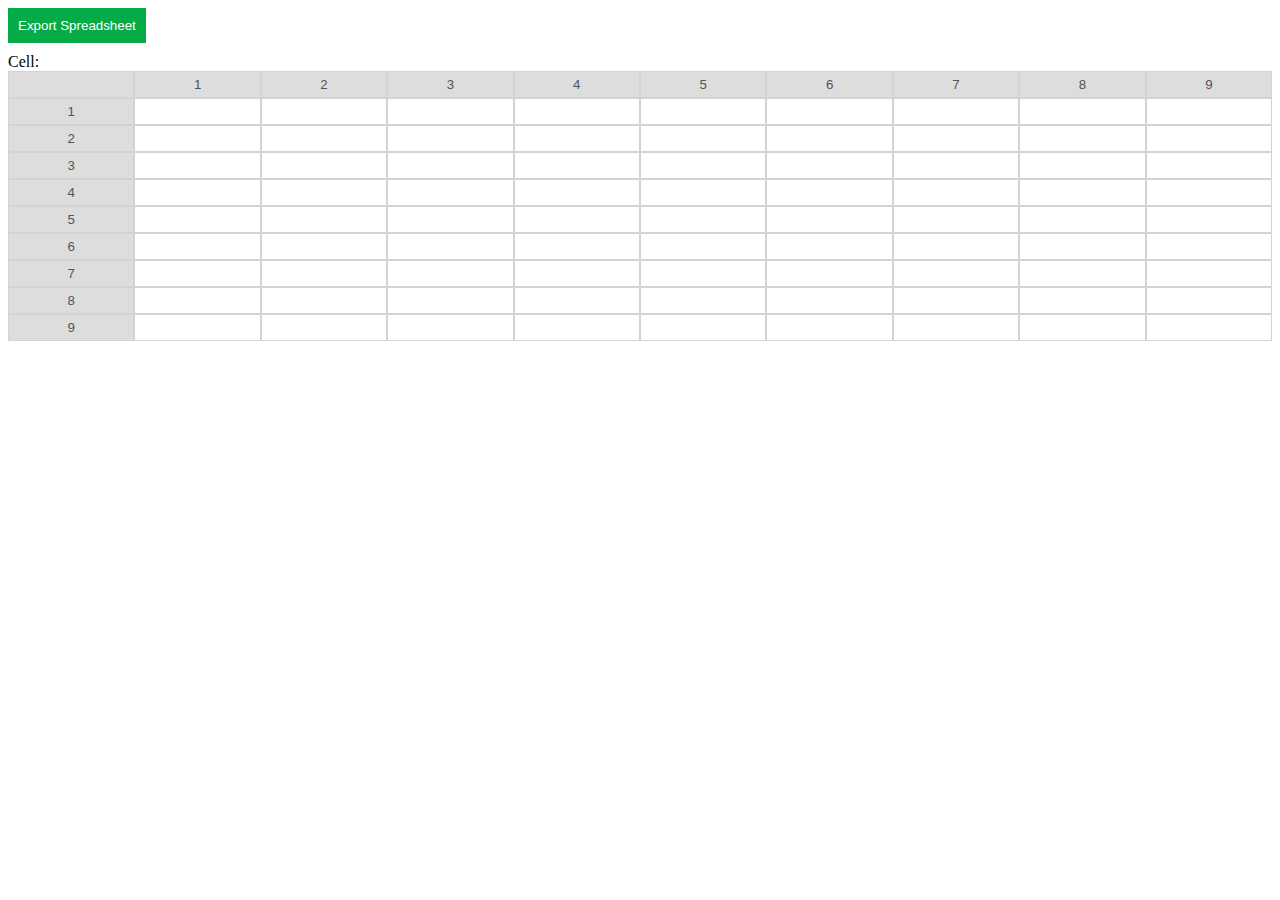
==== commit 467db1ee: "docs: 파일 정리" ====
--- a/index.html
+++ b/index.html
@@ -1,21 +1,19 @@
 <!DOCTYPE html>
 <html lang="en">
-  <head>
-    <meta charset="UTF-8" />
-    <meta name="viewport" content="width=device-width, initial-scale=1.0" />
-    <title>Document</title>
-    <link rel="stylesheet" href="style.css" />
-    <link href="https://fonts.googleapis.com/icon?family=Material+Icons" rel="stylesheet" />
-  </head>
-  <body>
-    <div class="wrapper">
-      <header>
-        <h5>Todo List</h5>
-        <button class="btn-create">새로운 TODO 추가하기</button>
-      </header>
+<head>
+    <meta charset="UTF-8">
+    <meta name="viewport" content="width=device-width, initial-scale=1.0">
+    <title>Spread Sheet</title>
+    <link rel="stylesheet" href="style.css">
+</head>
 
-      <div class="todo-list"></div>
+<body>
+    <div>
+        <button id="export-btn">Export Spreadsheet</button>
+        <div>Cell: <span id="cell-status"></span></div>
+        <div id="spreadsheet-container"></div>
     </div>
+    
     <script src="script.js"></script>
-  </body>
-</html>
+</body>
+</html>--- a/style.css
+++ b/style.css
@@ -1,82 +1,36 @@
-*{
-    font-family: Arial, Helvetica, sans-serif;
+#export-btn{
+    background-color: #04AB46;
+    color: white;
+    border: none;
+    padding: 10px;
+    /* display: inline-block; */
+    margin-bottom: 10px;
+    cursor: pointer;
+}
+#spreadsheet-container{
+    display: flex;
+    flex-direction: column;
+    justify-content: space-between;
+    align-items: flex-start;
+}
+.row{
+    display: flex;
+    justify-content: space-between;   
+}
+.cell{
+    display: block;
+    width: 100%;
+    padding: 5px;
+    border: 1px solid lightgray;
+    outline: none;
     box-sizing: border-box;
 }
-
-
-.wrapper{
-    width: 80%;
-    margin: auto;
-    padding: 10px;
-    background-color: lightcoral;
-    border: none;
-    border-radius: 4px;
+.header {
+    background-color: #ddd;
+    text-align: center;
 }
-header{
-    display: flex;
-    justify-content: space-between;
-    align-items: center;
-    width: 100%;
-    margin: 0;
-}
-.btn-create, .btn-edit, .btn-delete{
-    background-color: transparent;
-    border: none;
+.active{
+    background-color: lightblue;
     color: white;
-    text-decoration: underline;
-    font-weight: bold;
-    cursor: pointer;
 }
 
-.todo-item-list{
-    display:flex;
-    flex-direction: column;
-    justify-content: space-between;
-    align-items: center;
-}
-.todo-item{
-    display: flex;
-    flex-direction: row;
-    justify-content: space-between;
-    align-items: center;
-    gap: 5px;
-
-    background-color: rgb(163, 219, 232);
-    border: none;
-    border-radius: 10px;
-    padding: 20px 15px;
-    margin: 12px;
-    box-shadow: 2px 1px 3px 1px gray;
-}
-.todo-item:hover{
-    border: 1px solid white;
-    margin: 11px;
-}
-.todo-item.complete{
-    /* background-color: grey; */
-    filter: brightness(0.5);
-}
-.todo-item.complete .text{
-    text-decoration: line-through;
-}
-
-
-.todo-item .text{
-    flex: 1;
-    width: 70%;
-    background-color: transparent;
-    border: none;
-    border-bottom: 1px solid white;
-    line-height: 24px;
-    font-size: 16px;
-}
-.item-buttons{
-    display: flex;
-    justify-content: space-between;
-    align-items: auto;
-}
-.btn-edit, .btn-delete{
-    width: scale(0.5);
-    text-decoration: none;
-    color: whitesmoke
-}